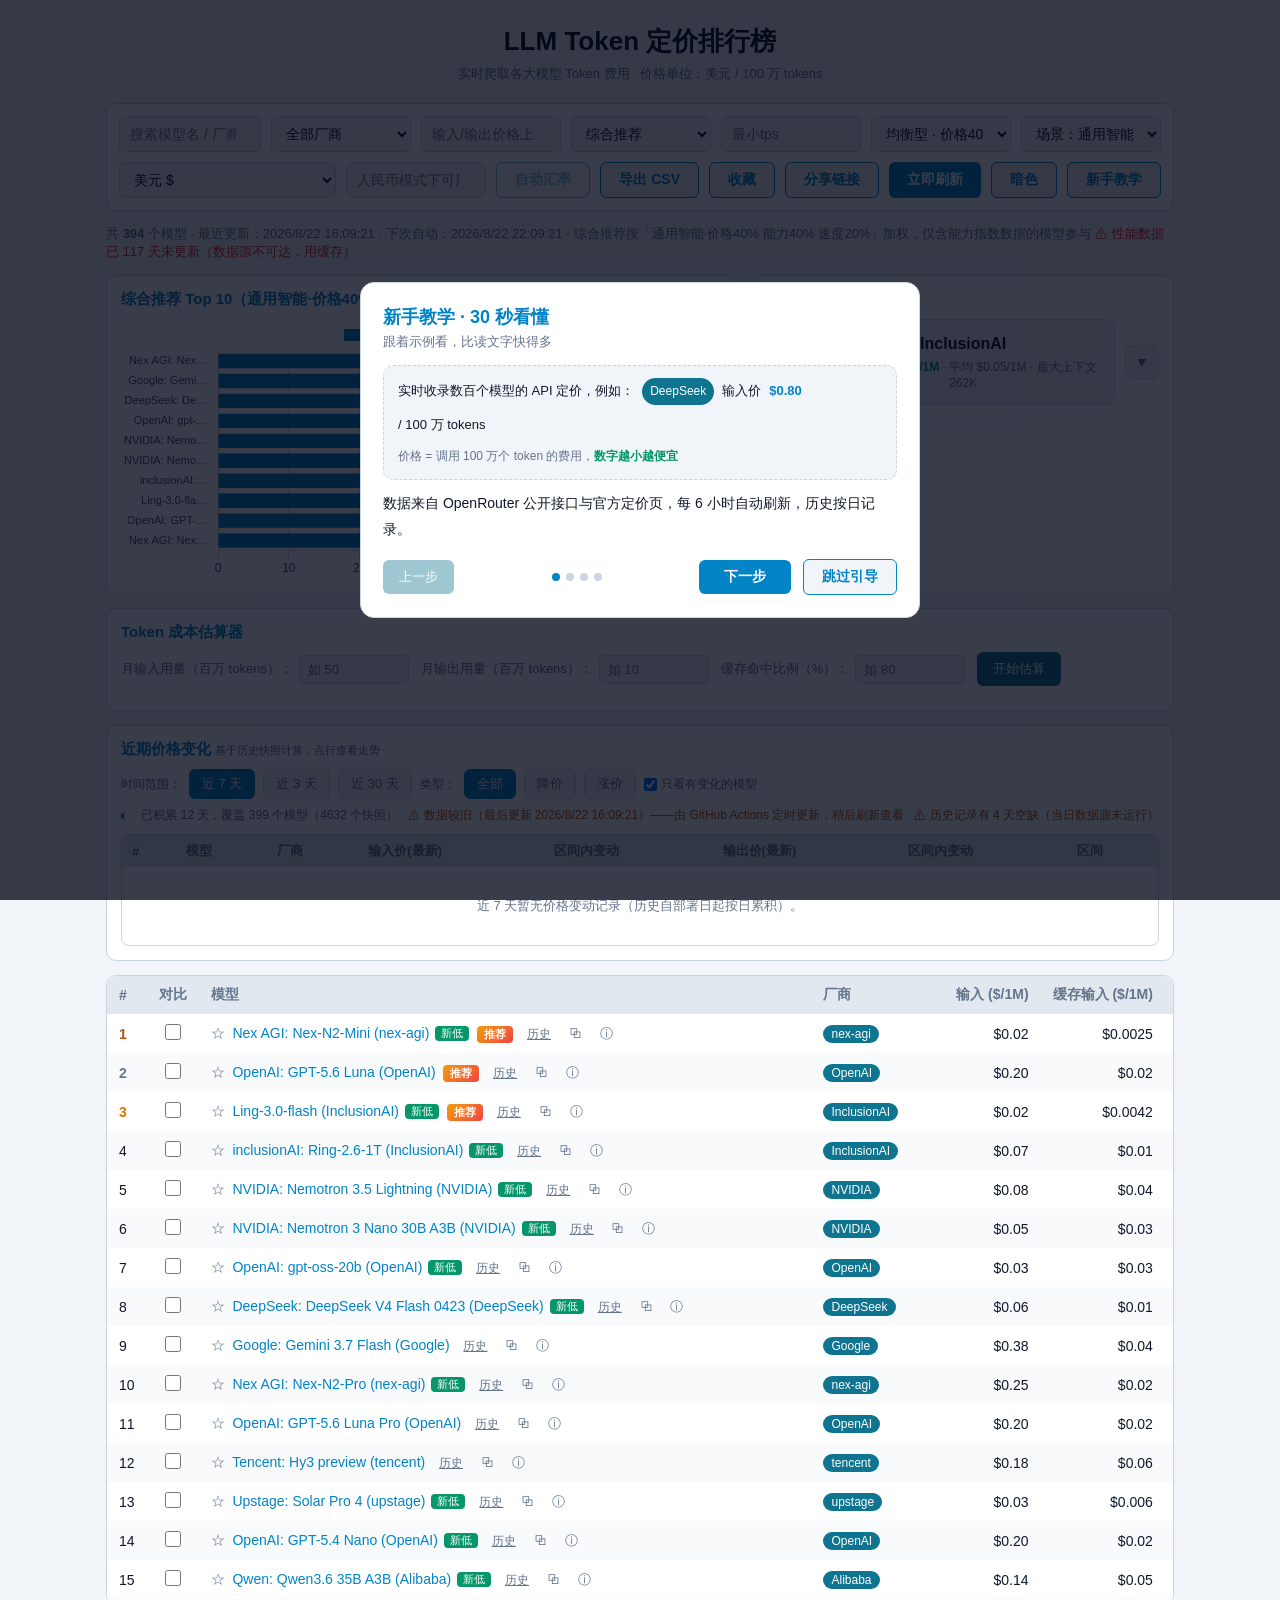
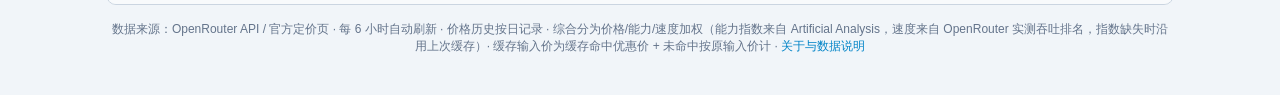
==== site/index.html @ 4fab8bf7 "data update 2026-08-22T16:09Z" ====
<!DOCTYPE html>
<html lang="zh-CN">
<head>
  <meta charset="UTF-8">
  <meta name="viewport" content="width=device-width, initial-scale=1.0">
  <title>LLM Token 定价排行榜</title>
  <meta name="description" content="实时爬取各大模型 API Token 费用，按输入/输出价格排序的大模型定价排行榜，支持近期价格变化查询。">
  <meta name="theme-color" content="#0f172a">
  <meta property="og:title" content="LLM Token 定价排行榜">
  <meta property="og:description" content="实时爬取各大模型 API Token 单价，价格 + 能力 + 速度综合推荐，支持近期价格走势">
  <meta property="og:type" content="website">
  <link rel="icon" href="static/favicon.svg" type="image/svg+xml">
  <link rel="stylesheet" href="static/style.css?v=32">
</head>
<body>
  <div id="fav-alert" class="fav-alert hidden"></div>

  <div id="guide" class="guide-overlay hidden">
    <div class="guide-box">
      <h2>新手教学 · 30 秒看懂</h2>
      <p class="guide-sub">跟着示例看，比读文字快得多</p>
      <div class="guide-body">
        <div class="guide-step" data-step="1">
          <div class="g-demo">
            <div class="g-demo-row">实时收录数百个模型的 API 定价，例如：<span class="badge">DeepSeek</span> 输入价 <b class="g-em">$0.80</b> / 100 万 tokens</div>
            <div class="g-demo-note">价格 = 调用 100 万个 token 的费用，<b>数字越小越便宜</b></div>
          </div>
          <p class="g-para">数据来自 OpenRouter 公开接口与官方定价页，每 6 小时自动刷新，历史按日记录。</p>
        </div>
        <div class="guide-step" data-step="2">
          <div class="g-demo">
            <div class="g-demo-row">排序下拉：默认「按输入价」从低到高；切「综合推荐」按 价格 + 能力 + 速度 打分选模型</div>
            <div class="g-demo-row"><span class="rec-tag">推荐</span> 综合推荐前三名带此标签</div>
            <div class="g-demo-row"><span class="rec-tag rec-budget">实惠</span> 实惠榜：暂无能力指数数据的模型按价排，不参与综合评分</div>
          </div>
          <p class="g-para">权重与场景（通用/编程/智能体）也可在工具栏调整。</p>
        </div>
        <div class="guide-step" data-step="3">
          <div class="g-demo">
            <div class="g-demo-row">
              <span class="fav-btn">★</span><span class="g-tag-label">收藏</span>
              <span class="delta down">▼ 12%</span><span class="g-tag-label">近 7 天降价</span>
              <span class="delta up">▲ 5%</span><span class="g-tag-label">涨价</span>
              <span class="low-tag">新低</span><span class="g-tag-label">历史最低价</span>
              <span class="batch-tag">batch</span><span class="g-tag-label">批处理价</span>
            </div>
            <div class="g-demo-row">
              <span class="score-cell"><span class="score-bar" style="width:62%"></span>78.4</span><span class="g-tag-label">综合分（点击看明细）</span>
              <span class="trend-btn">历史</span><span class="g-tag-label">价格走势图</span>
              <span class="copy-btn">ⓘ</span><span class="g-tag-label">模型详情</span>
            </div>
          </div>
          <p class="g-para">行首 ☑ 勾选可对比最多 6 个模型；把鼠标放在徽章或表头上，还有详细解释。</p>
        </div>
        <div class="guide-step" data-step="4">
          <div class="g-demo">
            <div class="g-demo-row"><b class="g-em">成本估算器</b>：填月用量，自动按「未命中原价 + 命中缓存价」估算并排出最省的模型</div>
            <div class="g-demo-row"><b class="g-em">导出 CSV</b>：一键下载当前榜单；<b class="g-em">收藏</b>：只显示星标模型</div>
          </div>
          <p class="g-para g-muted">所有数据不足之处（缓存价缺失、指数缺失、历史断档等）都会如实标注，不造假；完整口径见「关于与数据说明」页。</p>
        </div>
      </div>
      <div class="guide-nav">
        <button type="button" id="guide-prev" class="btn-sm">上一步</button>
        <div class="guide-dots" id="guide-dots"></div>
        <button type="button" id="guide-next" class="btn">下一步</button>
        <button type="button" id="guide-close" class="btn btn-ghost">跳过引导</button>
      </div>
    </div>
  </div>
  <header>
    <h1>LLM Token 定价排行榜</h1>
    <p class="subtitle" id="subtitle">实时爬取各大模型 Token 费用 · 价格单位：美元 / 100 万 tokens</p>
  </header>

  <section class="toolbar">
    <input id="search" type="search" placeholder="搜索模型名 / 厂商（空格分隔，如：deep）" autocomplete="off" title="支持按模型名、ID 或厂商搜索，多个词用空格分隔且需全部命中；按 / 键可快速聚焦本框" style="flex: 2;">
    <select id="provider">
      <option value="">全部厂商</option>
    </select>
    <input id="maxprice" type="number" min="0" step="0.01" placeholder="输入/输出价格上限($)">
    <select id="sort">
      <option value="score">综合推荐</option>
      <option value="input">按输入价排序</option>
      <option value="output">按输出价排序</option>
      <option value="cost">按估算成本排序</option>
      <option value="context">按上下文长度</option>
      <option value="tps">按输出速度(tps)</option>
      <option value="name">按名称</option>
      <option value="budget">实惠榜（无指数模型按价排）</option>
    </select>
    <input id="min-tps" type="number" min="0" step="10" placeholder="最小tps" title="只显示输出速度不低于该值的模型（Artificial Analysis 评测）">
    <select id="weights" title="综合推荐分权重（价格/能力/速度）">
      <option value="balanced">均衡型 · 价格40 能力40 速度20</option>
      <option value="value">性价比型 · 价格50 能力35 速度15</option>
      <option value="perf">性能优先 · 价格25 能力50 速度25</option>
    </select>
    <select id="scene" title="综合推荐的应用场景（决定能力分取哪个指数）">
      <option value="general">场景：通用智能</option>
      <option value="code">场景：编程开发</option>
      <option value="agent">场景：智能体应用</option>
    </select>
    <select id="currency">
      <option value="usd">美元 $</option>
      <option value="cny">人民币 ¥</option>
    </select>
    <input id="rate" type="number" min="0.1" step="0.01" placeholder="汇率 1$=?¥" title="人民币汇率，改动立即生效并保存在本机">
    <button id="rate-auto" class="btn btn-ghost" title="自动获取最新美元兑人民币汇率">自动汇率</button>
    <button id="export" class="btn btn-ghost" title="导出当前榜单（含当前筛选/排序）为 CSV">导出 CSV</button>
    <button id="fav-toggle" class="btn btn-ghost" title="只看收藏的模型（点每行星标 ☆ 收藏）">收藏</button>
    <button id="share-link" class="btn btn-ghost" title="复制当前筛选/排序状态的链接，分享给他人">分享链接</button>
    <button id="refresh" class="btn">立即刷新</button>
    <button id="theme" class="btn btn-ghost" title="切换深色/亮色主题">主题</button>
    <button id="guide-reopen" class="btn btn-ghost" title="重新查看新手教学">新手教学</button>
  </section>

  <section class="meta" id="meta"></section>

  <section class="grid">
    <div class="card chart-card">
      <h2>最便宜的 10 个模型（输入价格）</h2>
      <canvas id="chart"></canvas>
    </div>
    <div class="card stats-card" id="stats">
      <h2>厂商概览</h2>
    </div>
  </section>

  <section class="card estimator">
    <h2>Token 成本估算器</h2>
    <div class="est-row">
      <label>月输入用量（百万 tokens）：<input id="inM" type="number" min="0" step="1" placeholder="如 50"></label>
      <label>月输出用量（百万 tokens）：<input id="outM" type="number" min="0" step="1" placeholder="如 10"></label>
      <label>缓存命中比例（%）：<input id="cachePct" type="number" min="0" max="100" step="5" placeholder="如 80"></label>
      <button id="est-btn" class="btn-sm">开始估算</button>
    </div>
    <div id="est-result"></div>
  </section>

  <section class="card movers-card">
    <h2>近期价格变化 <small>基于历史快照计算，点行查看走势</small></h2>
    <div class="movers-bar">
      <span class="mv-label">时间范围：</span>
      <button class="range-btn2 active" data-days="7">近 7 天</button>
      <button class="range-btn2" data-days="3">近 3 天</button>
      <button class="range-btn2" data-days="30">近 30 天</button>
      <span class="mv-label mv-sep">类型：</span>
      <button class="range-btn2 active mv-kind" data-kind="all">全部</button>
      <button class="range-btn2 mv-kind" data-kind="down">降价</button>
      <button class="range-btn2 mv-kind" data-kind="up">涨价</button>
      <label class="mv-check"><input type="checkbox" id="mv-moved" checked> 只看有变化的模型</label>
      <span id="mv-hint" class="mv-hint"></span>
    </div>
    <div class="hist-prog" id="hist-prog"></div>
    <div class="movers-scroll">
      <table id="movers">
        <thead>
          <tr>
            <th>#</th><th>模型</th><th>厂商</th>
            <th>输入价(最新)</th><th>区间内变动</th>
            <th>输出价(最新)</th><th>区间内变动</th><th>区间</th>
          </tr>
        </thead>
        <tbody><tr><td colspan="8" class="loading-cell">加载中…</td></tr></tbody>
      </table>
    </div>
  </section>

  <section class="table-wrap">
    <table id="rank">
      <thead>
        <tr>
          <th>#</th><th>对比</th><th>模型</th><th>厂商</th>
          <th id="th-in" title="输入价：读取上下文（提问）的费用，$/100 万 tokens">输入 ($/1M)</th><th id="th-cache" title="缓存输入价：命中缓存时输入费用更低；无缓存价的模型按原输入价计">缓存输入 ($/1M)</th><th id="th-out" title="输出价：模型生成回复的费用，$/100 万 tokens">输出 ($/1M)</th><th id="th-ctx" title="上下文长度（tokens），越大可处理的内容越多">上下文</th><th id="th-tps" title="输出速度 tokens/s（Artificial Analysis 评测中位值）">tps</th><th id="th-score" title="综合推荐分（价格/能力/速度加权）">综合分</th><th>更新时间</th>
        </tr>
      </thead>
      <tbody><tr><td colspan="11" class="loading-cell">加载中…</td></tr></tbody>
    </table>
    <div id="more" class="more"></div>
  </section>

  <footer>数据来源：OpenRouter API / 官方定价页 · 每 6 小时自动刷新 · 价格历史按日记录 · 综合分为价格/能力/速度加权（能力指数来自 Artificial Analysis，速度来自 OpenRouter 实测吞吐排名，指数缺失时沿用上次缓存）· 缓存输入价为缓存命中优惠价 + 未命中按原输入价计 · <a href="about.html">关于与数据说明</a></footer>

  <div id="trend-modal" class="modal hidden">
    <div class="modal-box">
      <div class="modal-head">
        <h2 id="trend-title">价格趋势</h2>
        <button id="trend-export" class="btn-sm" title="导出该模型按日价格数据为 CSV 文件">导出 CSV</button>
        <div class="modal-range">
          <button class="range-btn active" id="range-7">近一周</button>
          <button class="range-btn" id="range-30">近一月</button>
        </div>
        <button class="modal-close" id="modal-close">×</button>
      </div>
      <div id="trend-body"><canvas id="trend-chart"></canvas></div>
    </div>
  </div>

  <div id="detail-modal" class="modal hidden">
    <div class="modal-box">
      <div class="modal-head">
        <h2 id="detail-title">模型详情</h2>
        <button class="modal-close" id="detail-close">×</button>
      </div>
      <div id="detail-body"></div>
    </div>
  </div>

  <div id="score-modal" class="modal hidden">
    <div class="modal-box">
      <div class="modal-head">
        <h2 id="score-title">综合分明细</h2>
        <button class="modal-close" id="score-close">×</button>
      </div>
      <div id="score-body"></div>
    </div>
  </div>

  <div id="cmp-modal" class="modal hidden">
    <div class="modal-box modal-wide">
      <div class="modal-head">
        <h2 id="cmp-title">模型对比</h2>
        <button class="modal-close" id="cmp-close">×</button>
      </div>
      <div id="cmp-body"></div>
    </div>
  </div>

  <div id="cmp-bar" class="cmp-bar hidden">
    <span id="cmp-count">已选 0 个</span>
    <button id="cmp-trend" class="btn-sm" title="把所选模型的价格走势画在同一张图">走势对比</button>
    <button id="cmp-open" class="btn-sm">对比所选</button>
    <button id="cmp-clear" class="btn-sm">清空</button>
  </div>

  <script src="static/chart.umd.min.js?v=32"></script>
  <script src="static/app.js?v=32"></script>
</body>
</html>
---- site/static/style.css ----
:root {
  --bg: #0f172a;
  --card: #1e293b;
  --line: #334155;
  --text: #e2e8f0;
  --muted: #94a3b8;
  --accent: #38bdf8;
  --good: #34d399;
  --bad: #f87171;
  --th: #243349;
  --zebra: #223047;
  --hover: #2b3c5a;
  --accent-fg: #062033;
  --chart-tick: #94a3b8;
  --chart-grid: #334155;
}

body.light {
  --bg: #f1f5f9;
  --card: #ffffff;
  --line: #cbd5e1;
  --text: #0f172a;
  --muted: #64748b;
  --accent: #0284c7;
  --good: #059669;
  --bad: #dc2626;
  --th: #e2e8f0;
  --zebra: #f8fafc;
  --hover: #e2e8f0;
  --accent-fg: #ffffff;
  --chart-tick: #475569;
  --chart-grid: #cbd5e1;
}

* { box-sizing: border-box; margin: 0; padding: 0; }

body {
  background: var(--bg);
  color: var(--text);
  font-family: "Segoe UI", "PingFang SC", "Microsoft YaHei", sans-serif;
  padding: 24px 16px 40px;
  max-width: 1100px;
  margin: 0 auto;
}

header { text-align: center; margin-bottom: 20px; }
header h1 { font-size: 26px; }
.subtitle { color: var(--muted); margin-top: 6px; font-size: 13px; }

.toolbar {
  display: flex; gap: 10px; flex-wrap: wrap;
  background: var(--card); border: 1px solid var(--line);
  border-radius: 10px; padding: 12px; margin-bottom: 14px;
}
.toolbar input, .toolbar select {
  background: var(--bg); color: var(--text);
  border: 1px solid var(--line); border-radius: 6px;
  padding: 8px 10px; font-size: 14px; flex: 1; min-width: 140px;
}
.btn {
  background: var(--accent); color: var(--accent-fg); border: none;
  border-radius: 6px; padding: 8px 18px; font-size: 14px;
  font-weight: 600; cursor: pointer;
}
.btn:disabled { opacity: .5; cursor: default; }
.toolbar .btn:hover { filter: brightness(1.08); }
.btn-ghost {
  background: var(--bg); color: var(--accent);
  border: 1px solid var(--accent); border-radius: 6px;
  padding: 8px 18px; font-size: 14px; font-weight: 600; cursor: pointer;
}
.btn-ghost.active { background: var(--accent); color: var(--accent-fg); }
.toolbar .btn, .toolbar .btn-ghost { flex: 0 0 auto; }

.meta { color: var(--muted); font-size: 13px; margin-bottom: 14px; }
.meta .err { color: var(--bad); }

.grid {
  display: grid; grid-template-columns: 3fr 2fr; gap: 14px;
  margin-bottom: 14px;
}
@media (max-width: 800px) { .grid { grid-template-columns: 1fr; } }

.card {
  background: var(--card); border: 1px solid var(--line);
  border-radius: 10px; padding: 14px;
}
.card h2 { font-size: 15px; margin-bottom: 10px; color: var(--accent); }
.chart-card canvas { max-height: 260px; }
.stat-row {
  display: flex; justify-content: space-between; padding: 6px 0;
  border-bottom: 1px dashed var(--line); font-size: 13px;
}
.stat-row:last-child { border-bottom: none; }
.stat-row b { color: var(--good); }

.table-wrap {
  background: var(--card); border: 1px solid var(--line);
  border-radius: 10px; overflow-x: auto; overflow-y: hidden;
  max-height: 70vh; /* 允许纵向滚动 */
}
table { width: 100%; border-collapse: collapse; font-size: 14px; }
th, td { padding: 10px 12px; text-align: left; white-space: nowrap; }
th { background: var(--th); color: var(--muted); font-weight: 600; }
/* 固定表头：滚动时始终可见 */
.table-wrap thead th { position: sticky; top: 0; z-index: 10; box-shadow: 0 2px 0 var(--line); }
tbody tr:nth-child(even) { background: var(--zebra); }
tbody tr:hover { background: var(--hover); }
td.num { text-align: right; }
.rank-1 { color: #fbbf24; font-weight: 700; }
.rank-2 { color: var(--muted); font-weight: 700; }
.rank-3 { color: #d97706; font-weight: 700; }
.badge {
  display: inline-block; padding: 2px 8px; border-radius: 20px;
  font-size: 12px; background: #0e7490; color: #fff;
}

footer { text-align: center; color: var(--muted); font-size: 12px; margin-top: 16px; }
footer a { color: var(--accent); text-decoration: none; }
footer a:hover { text-decoration: underline; }

.model-link { color: var(--accent); text-decoration: none; }
.model-link:hover { text-decoration: underline; }
.fav-btn {
  background: none; border: none; color: var(--muted); cursor: pointer;
  font-size: 14px; margin-right: 4px; padding: 0; line-height: 1;
}
.fav-btn:hover { color: var(--accent); }
.fav-btn.fav-on { color: #fbbf24; }
.copy-btn {
  background: none; border: none; color: var(--muted); cursor: pointer;
  font-size: 13px; margin-left: 6px; padding: 0 4px;
}
.copy-btn:hover { color: var(--accent); }
.loading-cell { text-align: center; color: var(--muted); padding: 30px !important; }
.more { padding: 12px; text-align: center; }
.more-btn {
  background: var(--bg); color: var(--accent); border: 1px solid var(--line);
  border-radius: 6px; padding: 8px 20px; cursor: pointer; font-size: 13px;
}
.more-btn:hover { border-color: var(--accent); }

.estimator { margin-bottom: 14px; }
.est-row { display: flex; flex-wrap: wrap; gap: 12px; align-items: center; }
.est-row label { display: inline-flex; align-items: center; gap: 6px; font-size: 13px; color: var(--muted); }
.est-row input {
  background: var(--bg); color: var(--text); border: 1px solid var(--line);
  border-radius: 6px; padding: 6px 8px; font-size: 13px; width: 110px;
}
.btn-sm {
  background: #0e7490; color: #fff; border: none; border-radius: 6px;
  padding: 8px 16px; font-size: 13px; cursor: pointer;
}
.btn-sm:hover { background: #155e75; }
#est-result { margin-top: 10px; font-size: 13px; color: var(--text); line-height: 1.9; }
.est-item b { color: var(--good); }
.batch-tag {
  display: inline-block; padding: 1px 6px; border-radius: 4px; font-size: 11px;
  background: var(--line); color: var(--muted); margin-left: 4px;
}

.trend-btn {
  background: none; border: none; color: var(--muted); cursor: pointer;
  font-size: 12px; margin-left: 6px; padding: 0 4px; text-decoration: underline;
}
.trend-btn:hover { color: var(--accent); }
.delta {
  display: inline-block; margin-left: 6px; font-size: 12px; font-weight: 600;
}
.delta.down { color: var(--good); }
.delta.up { color: var(--bad); }

.modal {
  position: fixed; inset: 0; background: rgba(2, 6, 23, .72);
  display: flex; align-items: center; justify-content: center; z-index: 50;
}
.modal.hidden { display: none; }
.modal-box {
  background: var(--card); border: 1px solid var(--line); border-radius: 12px;
  width: min(720px, 94vw); padding: 16px;
  max-height: 86vh; overflow-y: auto;
}
.modal-head { display: flex; align-items: center; gap: 12px; margin-bottom: 12px; }
.modal-head h2 { font-size: 16px; color: var(--accent); flex: 1; }
.modal-close {
  background: none; border: 1px solid var(--line); color: var(--muted);
  font-size: 18px; width: 30px; height: 30px; border-radius: 6px; cursor: pointer;
}
.modal-close:hover { color: #fff; border-color: var(--accent); }
.range-btn {
  background: var(--bg); color: var(--muted); border: 1px solid var(--line);
  border-radius: 6px; padding: 5px 12px; font-size: 13px; cursor: pointer;
}
.range-btn.active { background: var(--accent); color: var(--accent-fg); border-color: var(--accent); }
#trend-chart { max-height: 320px; }
.trend-empty { color: var(--muted); text-align: center; padding: 40px 0; font-size: 14px; }

.stats-card h2 small { font-size: 11px; color: var(--muted); font-weight: 400; }
.ps-body { display: flex; align-items: center; justify-content: center; gap: 10px; margin-top: 8px; }
.ps-card {
  flex: 1; min-height: 86px; background: var(--bg); border: 1px solid var(--line);
  border-radius: 10px; padding: 14px 16px; display: flex; flex-direction: column;
  justify-content: center; text-align: center;
}
.ps-card .chip-name { font-size: 16px; font-weight: 700; color: var(--text); }
.ps-card .chip-meta { font-size: 12px; color: var(--muted); margin-top: 6px; }
.ps-card .chip-meta b { color: var(--good); }
.pbtn {
  background: var(--bg); color: var(--muted); border: 1px solid var(--line);
  width: 34px; height: 34px; border-radius: 8px; cursor: pointer; font-size: 14px;
}
.pbtn:hover { color: var(--accent); border-color: var(--accent); }
.pbar { height: 4px; background: var(--zebra); border-radius: 2px; overflow: hidden; margin-top: 10px; }
.pbar-fill { height: 100%; background: var(--accent); transition: width .3s ease; }
.p-hint { margin-top: 6px; font-size: 11px; color: var(--muted); }

.movers-card { margin-bottom: 14px; }
.movers-card h2 small { font-size: 11px; color: var(--muted); font-weight: 400; }
.movers-bar { display: flex; flex-wrap: wrap; align-items: center; gap: 8px; margin-top: 8px; }
.mv-label { font-size: 12px; color: var(--muted); }
.range-btn2 {
  background: var(--bg); color: var(--muted); border: 1px solid var(--line);
  border-radius: 6px; padding: 5px 12px; font-size: 13px; cursor: pointer;
}
.range-btn2.active { background: var(--accent); color: var(--accent-fg); border-color: var(--accent); }
.mv-check { font-size: 12px; color: var(--muted); display: inline-flex; align-items: center; gap: 4px; }
.mv-hint { font-size: 12px; color: var(--good); margin-left: auto; }
.movers-scroll { margin-top: 10px; max-height: 340px; overflow: auto; border: 1px solid var(--line); border-radius: 8px; }
#movers { font-size: 13px; }
#movers th { position: sticky; top: 0; }
#movers td, #movers th { padding: 7px 10px; }
.mv-row { cursor: pointer; }
.mv-row:hover { background: var(--hover); }
.mv-sub { color: var(--muted); font-size: 11px; }
.rec-tag {
  display: inline-block; padding: 1px 7px; border-radius: 4px; font-size: 11px;
  background: linear-gradient(135deg, #f59e0b, #ef4444); color: #fff;
  font-weight: 700; margin-left: 4px;
}
.score-cell {
  display: inline-flex; align-items: center; gap: 6px; justify-content: flex-end;
  font-variant-numeric: tabular-nums;
}
.score-bar {
  display: inline-block; height: 6px; border-radius: 3px;
  background: #38bdf8; opacity: .85;
}
.score-none { color: var(--muted); }
#th-score { cursor: help; }

.toolbar .btn-ghost.active { background: var(--accent); color: var(--accent-fg); }
#rate { flex: 0 0 auto; max-width: 130px; }
.cmp-col { text-align: center; }
.cmp-cb { width: 16px; height: 16px; accent-color: var(--accent); cursor: pointer; }
.score-click { cursor: pointer; }
.score-click:hover .score-bar { opacity: 1; background: #7dd3fc; }
.rec-budget { background: linear-gradient(135deg, #34d399, #059669); }

.cmp-bar {
  position: fixed; left: 50%; bottom: 18px; transform: translateX(-50%);
  background: var(--card); border: 1px solid var(--accent); border-radius: 12px;
  padding: 10px 16px; display: flex; align-items: center; gap: 12px;
  box-shadow: 0 8px 30px rgba(0, 0, 0, .5); z-index: 60;
}
.cmp-bar.hidden { display: none; }
.cmp-bar span { font-size: 13px; color: var(--muted); }

.modal-wide { width: min(1100px, 96vw); }
.cmp-scroll {
  max-height: 68vh; overflow: auto;
  border: 1px solid var(--line); border-radius: 8px;
}
#cmp-table { font-size: 13px; border-collapse: collapse; }
#cmp-table th, #cmp-table td {
  padding: 9px 12px; text-align: left; white-space: nowrap;
  border-bottom: 1px solid var(--line);
}
#cmp-table th { background: var(--th); color: var(--muted); }
#cmp-table .cmp-field {
  background: var(--th); color: var(--muted); font-weight: 600;
  position: sticky; left: 0;
}
#cmp-table tbody tr:nth-child(even) td { background: var(--zebra); }

.sd-total { font-size: 15px; color: var(--muted); margin-bottom: 14px; }
.sd-total b { color: var(--accent); font-size: 26px; margin-left: 6px; }
.detail-id {
  font-family: Consolas, "Courier New", monospace; font-size: 12px;
  color: var(--muted); word-break: break-all; margin-bottom: 2px;
}
.sd-row {
  display: flex; justify-content: space-between; gap: 16px;
  background: var(--bg); border: 1px solid var(--line); border-radius: 8px;
  padding: 10px 14px; margin-top: 8px; font-size: 13px;
}
.sd-row span { color: var(--muted); }
.sd-row b { color: var(--text); }
.sd-note {
  margin-top: 14px; font-size: 12px; color: var(--muted);
  line-height: 1.8; border-top: 1px dashed var(--line); padding-top: 10px;
}

.hist-prog {
  display: flex; align-items: center; gap: 10px;
  margin-top: 8px; font-size: 12px; color: var(--muted);
}
.hist-track {
  flex: 1; max-width: 260px; height: 6px; border-radius: 3px;
  background: var(--zebra); overflow: hidden;
}
.hist-fill { height: 100%; background: var(--accent); transition: width .4s ease; }
.hist-note { white-space: nowrap; }
.hist-warn { color: #fbbf24; white-space: normal; }
.about-para { font-size: 13px; line-height: 1.9; margin: 8px 0; color: var(--text); }
.about-para b { color: var(--accent); }
.about-para code {
  background: var(--zebra); padding: 1px 6px; border-radius: 4px; font-size: 12px;
}

#cmp-table tr.m-only { display: none; }

@media (max-width: 820px) {
  #cmp-table tr.m-only { display: block; }
  #cmp-table, #cmp-table tbody, #cmp-table tr, #cmp-table td {
    display: block; width: 100%;
  }
  #cmp-table thead { display: none; }
  #cmp-table tbody { display: flex; flex-direction: column; gap: 10px; padding: 8px; }
  #cmp-table tr {
    background: var(--bg); border: 1px solid var(--line); border-radius: 10px;
    padding: 6px 12px; width: auto !important;
  }
  #cmp-table td {
    display: flex; justify-content: space-between; align-items: center;
    padding: 7px 2px; white-space: normal;
    border-bottom: 1px dashed var(--line) !important;
  }
  #cmp-table td:last-child { border-bottom: none !important; }
  #cmp-table td::before {
    content: attr(data-label); color: var(--muted); font-weight: 600;
    margin-right: 12px; flex-shrink: 0;
  }
  #cmp-table td.cmp-field { display: none; }
}

.low-tag {
  display: inline-block; background: var(--good); color: #062033;
  border-radius: 4px; padding: 0 6px; font-size: 11px; margin-left: 6px;
  vertical-align: 1px;
}
body.light .low-tag { color: #fff; }

body.light .rank-1 { color: #b45309; }
body.light .fav-btn.fav-on { color: #b45309; }
body.light .hist-warn { color: #b45309; }

[data-tip] { position: relative; cursor: help; }
[data-tip]:hover::after {
  content: attr(data-tip);
  position: absolute; bottom: calc(100% + 8px); left: 50%; transform: translateX(-50%);
  background: var(--text); color: var(--bg);
  font-size: 12px; line-height: 1.5; padding: 6px 10px; border-radius: 6px;
  white-space: normal; width: max-content; max-width: 250px;
  z-index: 45; box-shadow: 0 6px 20px rgba(0, 0, 0, .4);
  pointer-events: none;
}

.fav-alert {
  position: fixed; top: 12px; left: 50%; transform: translateX(-50%);
  z-index: 40; background: var(--card); border: 1px solid var(--good);
  border-radius: 10px; padding: 10px 16px; font-size: 13px;
  box-shadow: 0 8px 30px rgba(0, 0, 0, .45);
  display: flex; align-items: center; gap: 10px; cursor: pointer;
  max-width: min(600px, 92vw);
}
.fav-alert.hidden { display: none; }
.fav-alert b { color: var(--text); }
.fav-alert .fav-alert-good { color: var(--good); }
.fav-alert-x {
  background: none; border: none; color: var(--muted); font-size: 16px;
  cursor: pointer; padding: 0 2px; line-height: 1;
}
.fav-alert-x:hover { color: var(--bad); }

.guide-overlay {
  position: fixed; inset: 0; background: rgba(2, 6, 23, .78);
  display: flex; align-items: center; justify-content: center; z-index: 100;
  padding: 16px;
}
.guide-overlay.hidden { display: none; }
.guide-box {
  background: var(--card); border: 1px solid var(--line); border-radius: 14px;
  width: min(560px, 100%); padding: 22px;
}
.guide-box h2 { color: var(--accent); font-size: 18px; margin-bottom: 4px; }
.guide-sub { color: var(--muted); font-size: 13px; margin-bottom: 14px; }
.guide-step { display: none; font-size: 14px; line-height: 1.9; min-height: 176px; }
.guide-step.active { display: block; }
.g-para { margin-top: 10px; color: var(--text); }
.g-para .g-muted { color: var(--muted); }
.g-demo {
  background: var(--bg); border: 1px dashed var(--line); border-radius: 10px;
  padding: 12px 14px; display: flex; flex-direction: column; gap: 9px;
}
.g-demo-row {
  display: flex; align-items: center; gap: 8px; font-size: 13px;
  flex-wrap: wrap; color: var(--text);
}
.g-demo-row .g-em { color: var(--accent); }
.g-tag-label { color: var(--muted); font-size: 12px; margin-right: 6px; }
.g-demo-note { font-size: 12px; color: var(--muted); line-height: 1.7; }
.g-demo-note b { color: var(--good); }
.g-demo .score-cell { justify-content: flex-start; }
.guide-nav { display: flex; align-items: center; gap: 12px; margin-top: 16px; }
.guide-nav .btn, .guide-nav .btn-ghost { min-width: 92px; }
.g-demo, .g-demo * { pointer-events: none; }
.guide-dots { display: flex; gap: 6px; margin: 0 auto; }
.g-dot { width: 8px; height: 8px; border-radius: 50%; background: var(--line); }
.g-dot.active { background: var(--accent); }
#guide-prev:disabled { opacity: .4; cursor: default; }
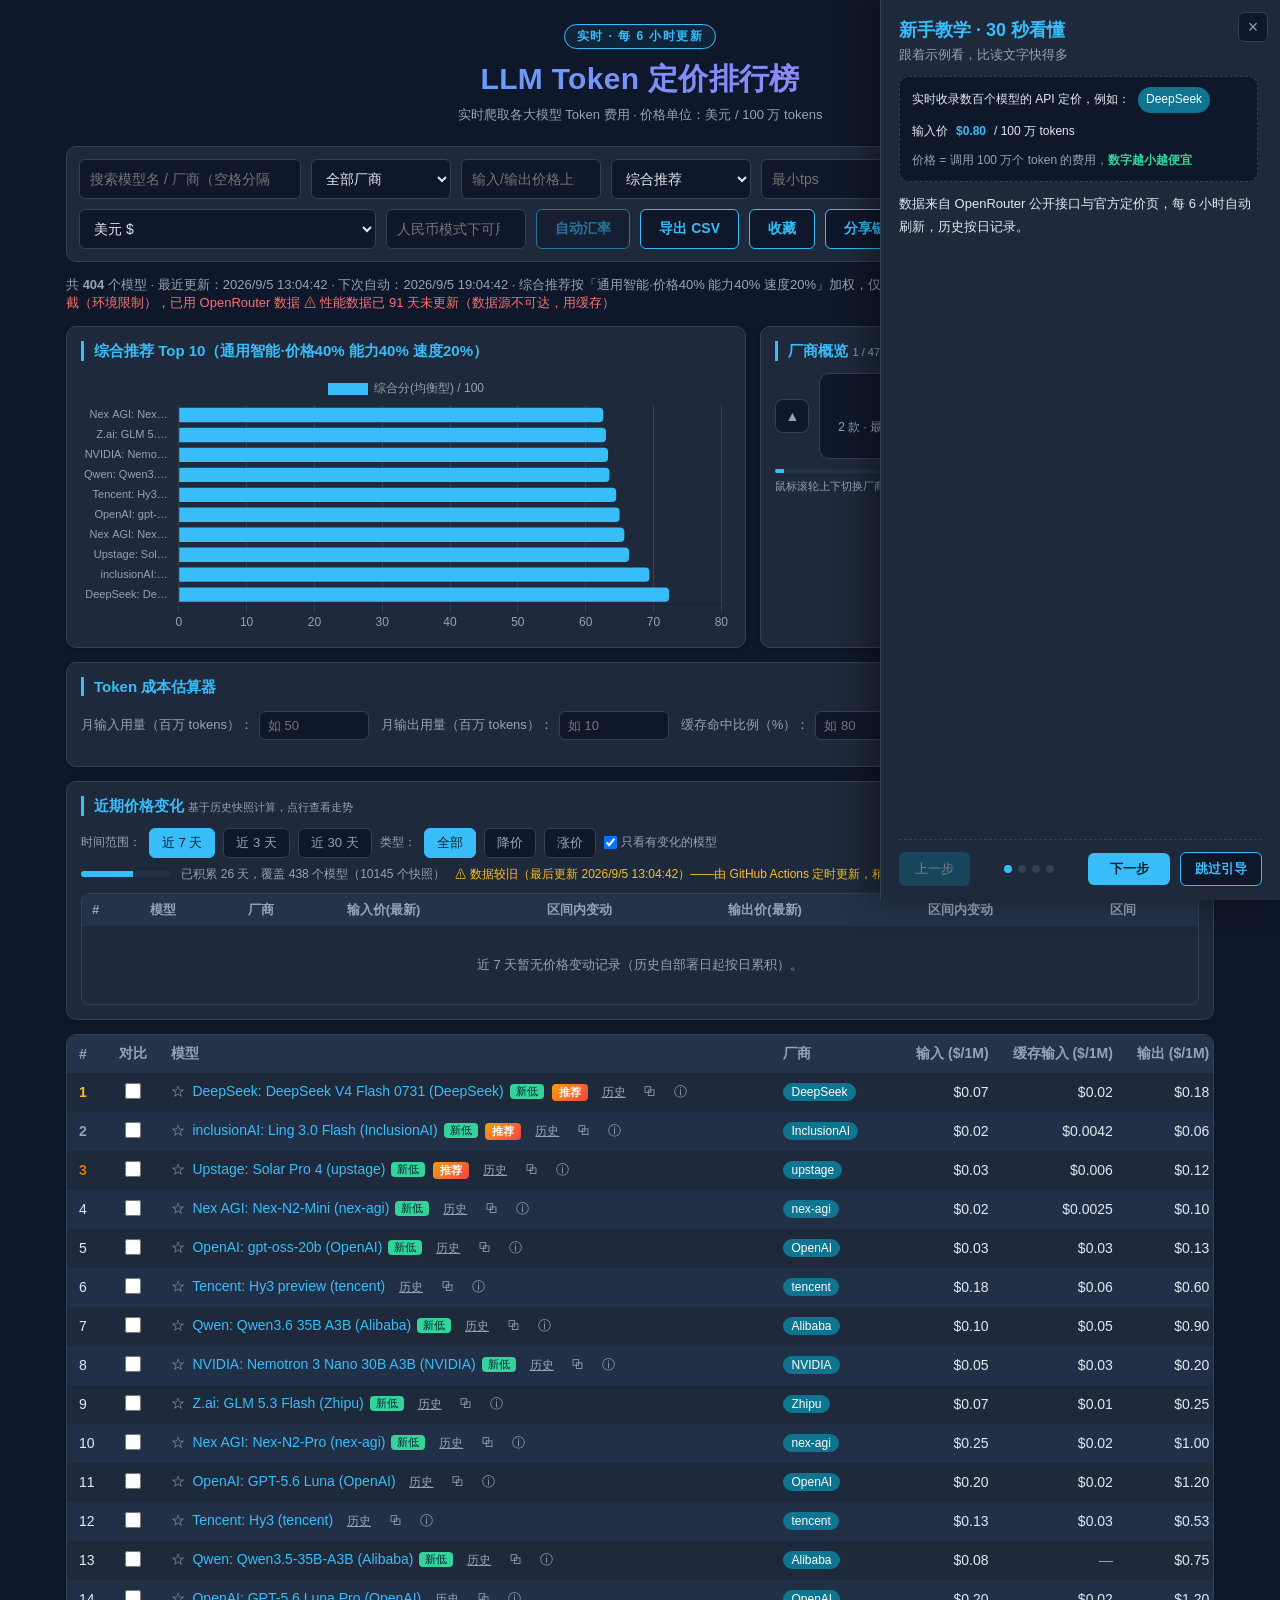
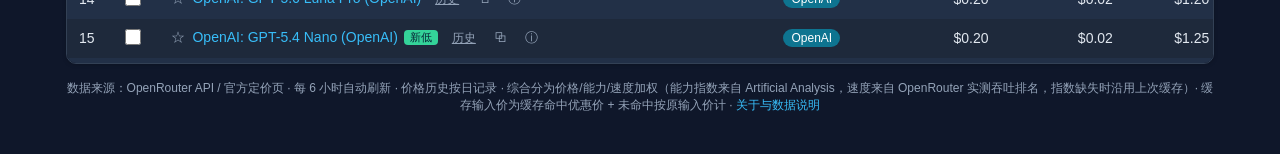
==== commit 8117848d: "data update 2026-09-05T13:04Z" ====
--- a/site/index.html
+++ b/site/index.html
@@ -10,13 +10,14 @@
   <meta property="og:description" content="实时爬取各大模型 API Token 单价，价格 + 能力 + 速度综合推荐，支持近期价格走势">
   <meta property="og:type" content="website">
   <link rel="icon" href="static/favicon.svg" type="image/svg+xml">
-  <link rel="stylesheet" href="static/style.css?v=32">
+  <link rel="stylesheet" href="static/style.css?v=35">
 </head>
 <body>
   <div id="fav-alert" class="fav-alert hidden"></div>
 
   <div id="guide" class="guide-overlay hidden">
     <div class="guide-box">
+      <button id="guide-x" class="guide-x" title="关闭" aria-label="关闭">×</button>
       <h2>新手教学 · 30 秒看懂</h2>
       <p class="guide-sub">跟着示例看，比读文字快得多</p>
       <div class="guide-body">
@@ -69,49 +70,53 @@
     </div>
   </div>
   <header>
+    <span class="eyebrow">实时 · 每 6 小时更新</span>
     <h1>LLM Token 定价排行榜</h1>
     <p class="subtitle" id="subtitle">实时爬取各大模型 Token 费用 · 价格单位：美元 / 100 万 tokens</p>
   </header>
 
-  <section class="toolbar">
+  <section class="toolbar" id="toolbar">
+    <button id="tb-toggle" class="btn btn-ghost" title="展开/收起筛选工具" aria-expanded="false">☰ 筛选</button>
     <input id="search" type="search" placeholder="搜索模型名 / 厂商（空格分隔，如：deep）" autocomplete="off" title="支持按模型名、ID 或厂商搜索，多个词用空格分隔且需全部命中；按 / 键可快速聚焦本框" style="flex: 2;">
-    <select id="provider">
-      <option value="">全部厂商</option>
-    </select>
-    <input id="maxprice" type="number" min="0" step="0.01" placeholder="输入/输出价格上限($)">
-    <select id="sort">
-      <option value="score">综合推荐</option>
-      <option value="input">按输入价排序</option>
-      <option value="output">按输出价排序</option>
-      <option value="cost">按估算成本排序</option>
-      <option value="context">按上下文长度</option>
-      <option value="tps">按输出速度(tps)</option>
-      <option value="name">按名称</option>
-      <option value="budget">实惠榜（无指数模型按价排）</option>
-    </select>
-    <input id="min-tps" type="number" min="0" step="10" placeholder="最小tps" title="只显示输出速度不低于该值的模型（Artificial Analysis 评测）">
-    <select id="weights" title="综合推荐分权重（价格/能力/速度）">
-      <option value="balanced">均衡型 · 价格40 能力40 速度20</option>
-      <option value="value">性价比型 · 价格50 能力35 速度15</option>
-      <option value="perf">性能优先 · 价格25 能力50 速度25</option>
-    </select>
-    <select id="scene" title="综合推荐的应用场景（决定能力分取哪个指数）">
-      <option value="general">场景：通用智能</option>
-      <option value="code">场景：编程开发</option>
-      <option value="agent">场景：智能体应用</option>
-    </select>
-    <select id="currency">
-      <option value="usd">美元 $</option>
-      <option value="cny">人民币 ¥</option>
-    </select>
-    <input id="rate" type="number" min="0.1" step="0.01" placeholder="汇率 1$=?¥" title="人民币汇率，改动立即生效并保存在本机">
-    <button id="rate-auto" class="btn btn-ghost" title="自动获取最新美元兑人民币汇率">自动汇率</button>
-    <button id="export" class="btn btn-ghost" title="导出当前榜单（含当前筛选/排序）为 CSV">导出 CSV</button>
-    <button id="fav-toggle" class="btn btn-ghost" title="只看收藏的模型（点每行星标 ☆ 收藏）">收藏</button>
-    <button id="share-link" class="btn btn-ghost" title="复制当前筛选/排序状态的链接，分享给他人">分享链接</button>
-    <button id="refresh" class="btn">立即刷新</button>
-    <button id="theme" class="btn btn-ghost" title="切换深色/亮色主题">主题</button>
-    <button id="guide-reopen" class="btn btn-ghost" title="重新查看新手教学">新手教学</button>
+    <div id="toolbar-more" class="toolbar-more">
+      <select id="provider">
+        <option value="">全部厂商</option>
+      </select>
+      <input id="maxprice" type="number" min="0" step="0.01" placeholder="输入/输出价格上限($)">
+      <select id="sort">
+        <option value="score">综合推荐</option>
+        <option value="input">按输入价排序</option>
+        <option value="output">按输出价排序</option>
+        <option value="cost">按估算成本排序</option>
+        <option value="context">按上下文长度</option>
+        <option value="tps">按输出速度(tps)</option>
+        <option value="name">按名称</option>
+        <option value="budget">实惠榜（无指数模型按价排）</option>
+      </select>
+      <input id="min-tps" type="number" min="0" step="10" placeholder="最小tps" title="只显示输出速度不低于该值的模型（Artificial Analysis 评测）">
+      <select id="weights" title="综合推荐分权重（价格/能力/速度）">
+        <option value="balanced">均衡型 · 价格40 能力40 速度20</option>
+        <option value="value">性价比型 · 价格50 能力35 速度15</option>
+        <option value="perf">性能优先 · 价格25 能力50 速度25</option>
+      </select>
+      <select id="scene" title="综合推荐的应用场景（决定能力分取哪个指数）">
+        <option value="general">场景：通用智能</option>
+        <option value="code">场景：编程开发</option>
+        <option value="agent">场景：智能体应用</option>
+      </select>
+      <select id="currency">
+        <option value="usd">美元 $</option>
+        <option value="cny">人民币 ¥</option>
+      </select>
+      <input id="rate" type="number" min="0.1" step="0.01" placeholder="汇率 1$=?¥" title="人民币汇率，改动立即生效并保存在本机">
+      <button id="rate-auto" class="btn btn-ghost" title="自动获取最新美元兑人民币汇率">自动汇率</button>
+      <button id="export" class="btn btn-ghost" title="导出当前榜单（含当前筛选/排序）为 CSV">导出 CSV</button>
+      <button id="fav-toggle" class="btn btn-ghost" title="只看收藏的模型（点每行星标 ☆ 收藏）">收藏</button>
+      <button id="share-link" class="btn btn-ghost" title="复制当前筛选/排序状态的链接，分享给他人">分享链接</button>
+      <button id="refresh" class="btn">立即刷新</button>
+      <button id="theme" class="btn btn-ghost" title="切换深色/亮色主题">主题</button>
+      <button id="guide-reopen" class="btn btn-ghost" title="重新查看新手教学">新手教学</button>
+    </div>
   </section>
 
   <section class="meta" id="meta"></section>
@@ -170,8 +175,8 @@
     <table id="rank">
       <thead>
         <tr>
-          <th>#</th><th>对比</th><th>模型</th><th>厂商</th>
-          <th id="th-in" title="输入价：读取上下文（提问）的费用，$/100 万 tokens">输入 ($/1M)</th><th id="th-cache" title="缓存输入价：命中缓存时输入费用更低；无缓存价的模型按原输入价计">缓存输入 ($/1M)</th><th id="th-out" title="输出价：模型生成回复的费用，$/100 万 tokens">输出 ($/1M)</th><th id="th-ctx" title="上下文长度（tokens），越大可处理的内容越多">上下文</th><th id="th-tps" title="输出速度 tokens/s（Artificial Analysis 评测中位值）">tps</th><th id="th-score" title="综合推荐分（价格/能力/速度加权）">综合分</th><th>更新时间</th>
+          <th>#</th><th>对比</th><th id="th-name" data-sort="name" class="sortable" title="按模型名称排序">模型</th><th>厂商</th>
+          <th id="th-in" data-sort="input" class="sortable" title="输入价：读取上下文（提问）的费用，$/100 万 tokens（点击排序）">输入 ($/1M)</th><th id="th-cache" title="缓存输入价：命中缓存时输入费用更低；无缓存价的模型按原输入价计">缓存输入 ($/1M)</th><th id="th-out" data-sort="output" class="sortable" title="输出价：模型生成回复的费用，$/100 万 tokens（点击排序）">输出 ($/1M)</th><th id="th-ctx" data-sort="context" class="sortable" title="上下文长度（tokens），越大可处理的内容越多（点击排序）">上下文</th><th id="th-tps" data-sort="tps" class="sortable" title="输出速度 tokens/s（Artificial Analysis 评测中位值，点击排序）">tps</th><th id="th-score" data-sort="score" class="sortable" title="综合推荐分（价格/能力/速度加权，点击排序）">综合分</th><th>更新时间</th>
         </tr>
       </thead>
       <tbody><tr><td colspan="11" class="loading-cell">加载中…</td></tr></tbody>
@@ -234,6 +239,7 @@
   </div>
 
   <script src="static/chart.umd.min.js?v=32"></script>
-  <script src="static/app.js?v=32"></script>
+  <script src="static/utils.js?v=36"></script>
+  <script src="static/app.js?v=37"></script>
 </body>
 </html>
--- a/site/static/style.css
+++ b/site/static/style.css
@@ -39,13 +39,24 @@
   color: var(--text);
   font-family: "Segoe UI", "PingFang SC", "Microsoft YaHei", sans-serif;
   padding: 24px 16px 40px;
-  max-width: 1100px;
+  max-width: 1180px;
   margin: 0 auto;
 }
 
-header { text-align: center; margin-bottom: 20px; }
-header h1 { font-size: 26px; }
+header { text-align: center; margin-bottom: 22px; }
+header h1 {
+  font-size: 30px; font-weight: 700; letter-spacing: .3px;
+  background: linear-gradient(90deg, var(--accent) 0%, #818cf8 55%, #c084fc 100%);
+  -webkit-background-clip: text; background-clip: text;
+  -webkit-text-fill-color: transparent; color: transparent;
+}
 .subtitle { color: var(--muted); margin-top: 6px; font-size: 13px; }
+.eyebrow {
+  display: inline-block; font-size: 12px; font-weight: 600; letter-spacing: 1.5px;
+  text-transform: uppercase; color: var(--accent);
+  padding: 3px 12px; border: 1px solid var(--accent); border-radius: 20px;
+  margin-bottom: 10px; background: rgba(56, 189, 248, .08);
+}
 
 .toolbar {
   display: flex; gap: 10px; flex-wrap: wrap;
@@ -71,6 +82,16 @@
 }
 .btn-ghost.active { background: var(--accent); color: var(--accent-fg); }
 .toolbar .btn, .toolbar .btn-ghost { flex: 0 0 auto; }
+/* 交互反馈：统一控件高度、聚焦环、按钮微浮动 */
+.toolbar input, .toolbar select, .toolbar #rate { min-height: 40px; }
+.toolbar input:focus, .toolbar select:focus {
+  outline: none; border-color: var(--accent); box-shadow: 0 0 0 3px rgba(56, 189, 248, .16);
+}
+.btn, .btn-ghost, .btn-sm, .range-btn, .range-btn2 { transition: transform .12s ease, filter .12s ease, background .12s ease; }
+.toolbar .btn:hover, .toolbar .btn-ghost:hover, .btn-sm:hover { transform: translateY(-1px); }
+/* 工具栏窄屏折叠：桌面端全部展示；移动端默认收起，点「筛选」展开 */
+#tb-toggle { display: none; }
+.toolbar .toolbar-more { display: contents; }
 
 .meta { color: var(--muted); font-size: 13px; margin-bottom: 14px; }
 .meta .err { color: var(--bad); }
@@ -84,8 +105,12 @@
 .card {
   background: var(--card); border: 1px solid var(--line);
   border-radius: 10px; padding: 14px;
-}
-.card h2 { font-size: 15px; margin-bottom: 10px; color: var(--accent); }
+  box-shadow: 0 1px 4px rgba(0, 0, 0, .18);
+}
+.card h2 {
+  font-size: 15px; margin-bottom: 12px; color: var(--accent);
+  padding-left: 10px; border-left: 3px solid var(--accent); line-height: 1.3;
+}
 .chart-card canvas { max-height: 260px; }
 .stat-row {
   display: flex; justify-content: space-between; padding: 6px 0;
@@ -96,16 +121,28 @@
 
 .table-wrap {
   background: var(--card); border: 1px solid var(--line);
-  border-radius: 10px; overflow-x: auto; overflow-y: hidden;
-  max-height: 70vh; /* 允许纵向滚动 */
+  border-radius: 10px; overflow: auto; /* 横向 + 纵向均可滚动 */
+  max-height: 70vh;
+  box-shadow: 0 1px 4px rgba(0, 0, 0, .18);
 }
 table { width: 100%; border-collapse: collapse; font-size: 14px; }
 th, td { padding: 10px 12px; text-align: left; white-space: nowrap; }
 th { background: var(--th); color: var(--muted); font-weight: 600; }
 /* 固定表头：滚动时始终可见 */
 .table-wrap thead th { position: sticky; top: 0; z-index: 10; box-shadow: 0 2px 0 var(--line); }
+tbody tr { transition: background .12s ease; }
 tbody tr:nth-child(even) { background: var(--zebra); }
 tbody tr:hover { background: var(--hover); }
+/* 模型名列：在横向滚动时保持可见（sticky 左列），并让表头左上角单元格双 sticky */
+#rank thead th:nth-child(3) { position: sticky; top: 0; left: 0; z-index: 12; }
+#rank tbody td:nth-child(3) { position: sticky; left: 0; z-index: 6; background: var(--card); }
+#rank tbody tr:nth-child(even) td:nth-child(3) { background: var(--zebra); }
+#rank tbody tr:hover td:nth-child(3) { background: var(--hover); }
+/* 表头排序：可点击 + 当前排序列高亮 + 方向箭头 */
+#rank th.sortable { cursor: pointer; user-select: none; white-space: nowrap; }
+#rank th.sortable:hover { color: var(--accent); }
+#rank th.th-active { color: var(--accent); }
+#rank th[data-arrow]::after { content: attr(data-arrow); margin-left: 5px; font-size: 11px; color: var(--accent); }
 td.num { text-align: right; }
 .rank-1 { color: #fbbf24; font-weight: 700; }
 .rank-2 { color: var(--muted); font-weight: 700; }
@@ -267,7 +304,7 @@
 
 .modal-wide { width: min(1100px, 96vw); }
 .cmp-scroll {
-  max-height: 68vh; overflow: auto;
+  overflow: auto;
   border: 1px solid var(--line); border-radius: 8px;
 }
 #cmp-table { font-size: 13px; border-collapse: collapse; }
@@ -383,27 +420,42 @@
 .fav-alert-x:hover { color: var(--bad); }
 
 .guide-overlay {
-  position: fixed; inset: 0; background: rgba(2, 6, 23, .78);
-  display: flex; align-items: center; justify-content: center; z-index: 100;
-  padding: 16px;
-}
-.guide-overlay.hidden { display: none; }
+  position: fixed; top: 0; right: 0; bottom: 0; height: 100%;
+  width: min(400px, 94vw);
+  background: var(--card); border-left: 1px solid var(--line);
+  box-shadow: -10px 0 30px rgba(0, 0, 0, .4);
+  z-index: 90; padding: 0;
+  display: flex; flex-direction: column;
+  transform: translateX(100%); visibility: hidden;
+  transition: transform .28s ease, visibility .28s ease;
+}
+.guide-overlay:not(.hidden) { transform: translateX(0); visibility: visible; }
 .guide-box {
-  background: var(--card); border: 1px solid var(--line); border-radius: 14px;
-  width: min(560px, 100%); padding: 22px;
-}
-.guide-box h2 { color: var(--accent); font-size: 18px; margin-bottom: 4px; }
-.guide-sub { color: var(--muted); font-size: 13px; margin-bottom: 14px; }
-.guide-step { display: none; font-size: 14px; line-height: 1.9; min-height: 176px; }
+  display: flex; flex-direction: column; flex: 1; min-height: 0;
+  width: 100%; padding: 18px 18px 14px;
+  background: transparent; border: none; border-radius: 0;
+  position: relative;
+}
+.guide-x {
+  position: absolute; top: 12px; right: 12px;
+  background: var(--bg); border: 1px solid var(--line); color: var(--muted);
+  width: 30px; height: 30px; border-radius: 6px; cursor: pointer;
+  font-size: 18px; line-height: 1;
+}
+.guide-x:hover { color: #fff; border-color: var(--accent); }
+.guide-box h2 { color: var(--accent); font-size: 18px; margin-bottom: 4px; padding-right: 34px; }
+.guide-sub { color: var(--muted); font-size: 13px; margin-bottom: 12px; }
+.guide-body { flex: 1; min-height: 0; overflow-y: auto; padding-right: 4px; }
+.guide-step { display: none; font-size: 13px; line-height: 1.8; min-height: 150px; }
 .guide-step.active { display: block; }
 .g-para { margin-top: 10px; color: var(--text); }
 .g-para .g-muted { color: var(--muted); }
 .g-demo {
   background: var(--bg); border: 1px dashed var(--line); border-radius: 10px;
-  padding: 12px 14px; display: flex; flex-direction: column; gap: 9px;
+  padding: 10px 12px; display: flex; flex-direction: column; gap: 8px;
 }
 .g-demo-row {
-  display: flex; align-items: center; gap: 8px; font-size: 13px;
+  display: flex; align-items: center; gap: 8px; font-size: 12px;
   flex-wrap: wrap; color: var(--text);
 }
 .g-demo-row .g-em { color: var(--accent); }
@@ -411,10 +463,53 @@
 .g-demo-note { font-size: 12px; color: var(--muted); line-height: 1.7; }
 .g-demo-note b { color: var(--good); }
 .g-demo .score-cell { justify-content: flex-start; }
-.guide-nav { display: flex; align-items: center; gap: 12px; margin-top: 16px; }
-.guide-nav .btn, .guide-nav .btn-ghost { min-width: 92px; }
+.guide-nav {
+  display: flex; align-items: center; gap: 10px; margin-top: 12px;
+  padding-top: 12px; border-top: 1px dashed var(--line);
+}
+.guide-nav .btn, .guide-nav .btn-ghost { min-width: 82px; padding: 7px 12px; font-size: 13px; }
 .g-demo, .g-demo * { pointer-events: none; }
 .guide-dots { display: flex; gap: 6px; margin: 0 auto; }
 .g-dot { width: 8px; height: 8px; border-radius: 50%; background: var(--line); }
 .g-dot.active { background: var(--accent); }
 #guide-prev:disabled { opacity: .4; cursor: default; }
+
+/* ============================================================
+ * 移动端适配 (≤ 768px)
+ * ============================================================ */
+@media (max-width: 768px) {
+  body { padding: 12px 8px 24px; }
+  header h1 { font-size: 20px; }
+  .subtitle { font-size: 12px; }
+
+  /* 工具栏：窄屏默认折叠，点「筛选」展开 */
+  .toolbar { flex-wrap: wrap; gap: 8px; }
+  #tb-toggle { display: inline-flex; align-items: center; gap: 5px; flex: 0 0 auto; }
+  .toolbar #search { flex: 1 1 auto; min-width: 140px; }
+  .toolbar .toolbar-more { display: none; width: 100%; }
+  .toolbar.open .toolbar-more { display: flex; flex-wrap: wrap; gap: 8px; width: 100%; }
+  .toolbar .toolbar-more input, .toolbar .toolbar-more select { min-width: 0; flex: 1 1 45%; }
+
+  /* 主表格：隐藏次要列 */
+  #rank th:nth-child(2),  /* 对比 */
+  #rank td:nth-child(2),
+  #rank th:nth-child(11), /* 更新时间 */
+  #rank td:nth-child(11),
+  #rank th:nth-child(6),  /* 缓存输入 */
+  #rank td:nth-child(6) { display: none; }
+
+  /* 图表和统计改为单列 */
+  .grid { grid-template-columns: 1fr; }
+
+  /* 估算器单列 */
+  .est-row { flex-direction: column; align-items: stretch; }
+  .est-row input { width: 100%; }
+
+  /* 弹窗全屏 */
+  .modal-box { width: 96vw; max-height: 90vh; padding: 12px; }
+
+  /* 新手引导：右侧抽屉适配 */
+  .guide-overlay { width: 100vw; }
+  .guide-box { padding: 14px; }
+  .guide-step { min-height: 120px; font-size: 13px; }
+}
